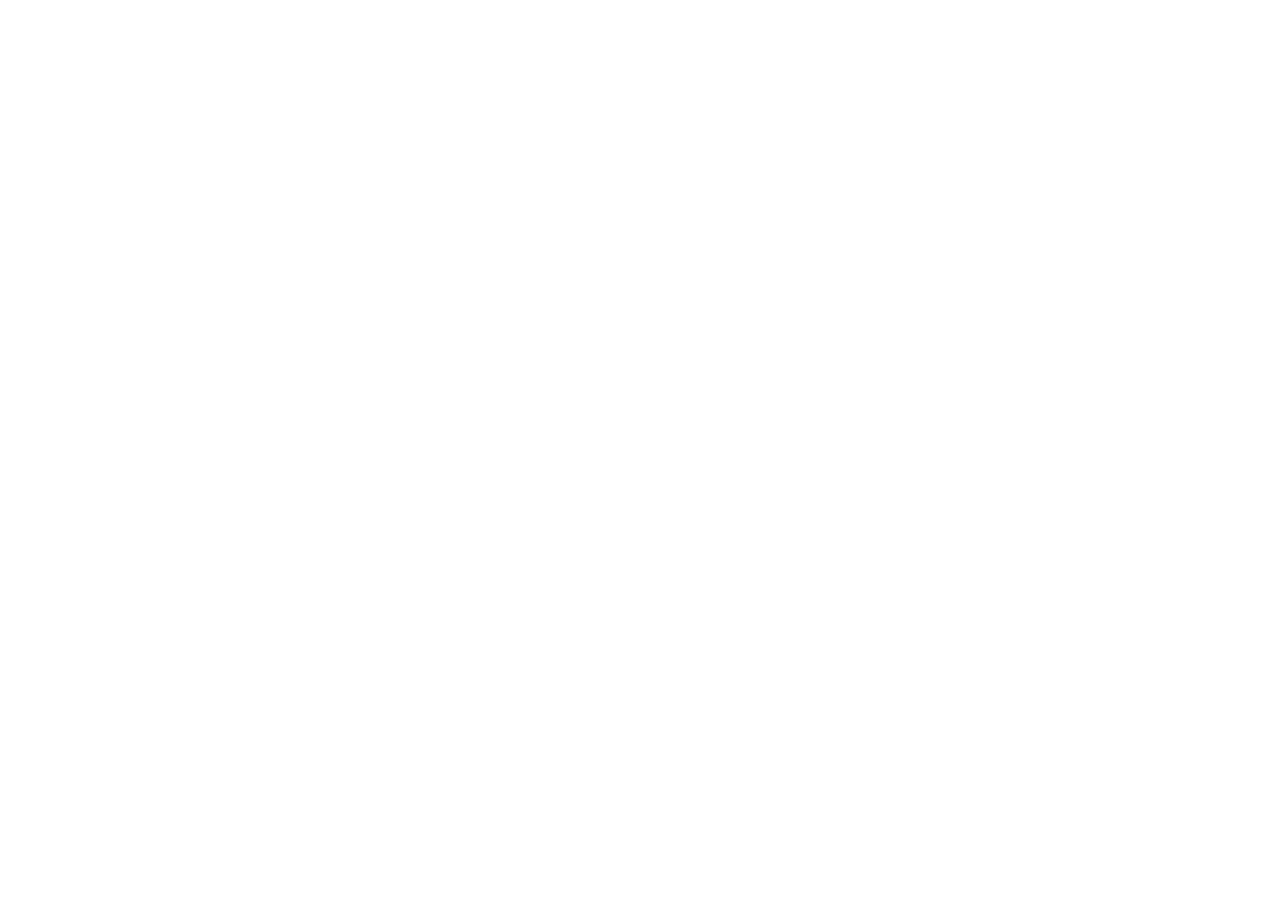
==== index.html @ b9dfaacf "Inicializando proyecto, creando estructura del proyecto, creacion HTML login con creacion de clases " ====
<!DOCTYPE html>
<html lang="en">
<head>
    <meta charset="UTF-8">
    <meta http-equiv="X-UA-Compatible" content="IE=edge">
    <meta name="viewport" content="width=device-width, initial-scale=1.0">
    <meta name="description" content="Página de platzi video, videos">
    <meta name="keywords" content="Platzi, video, música, ">
    <meta name="author" content="José Hernández" />
    <link rel="shortcut icon" type="image/jpg" href="assets/img/logo-platzi-video.png"/>
    <link rel="stylesheet" href="css/general_style.css">
    <link rel="stylesheet" href="css/mobile.css">
    <link rel="stylesheet" href="css/tablet.css">
    <link rel="stylesheet" href="css/desktop.css">
    <title>Index</title>
    <style>

    </style>
</head>
<body>
    
</body>
</html>
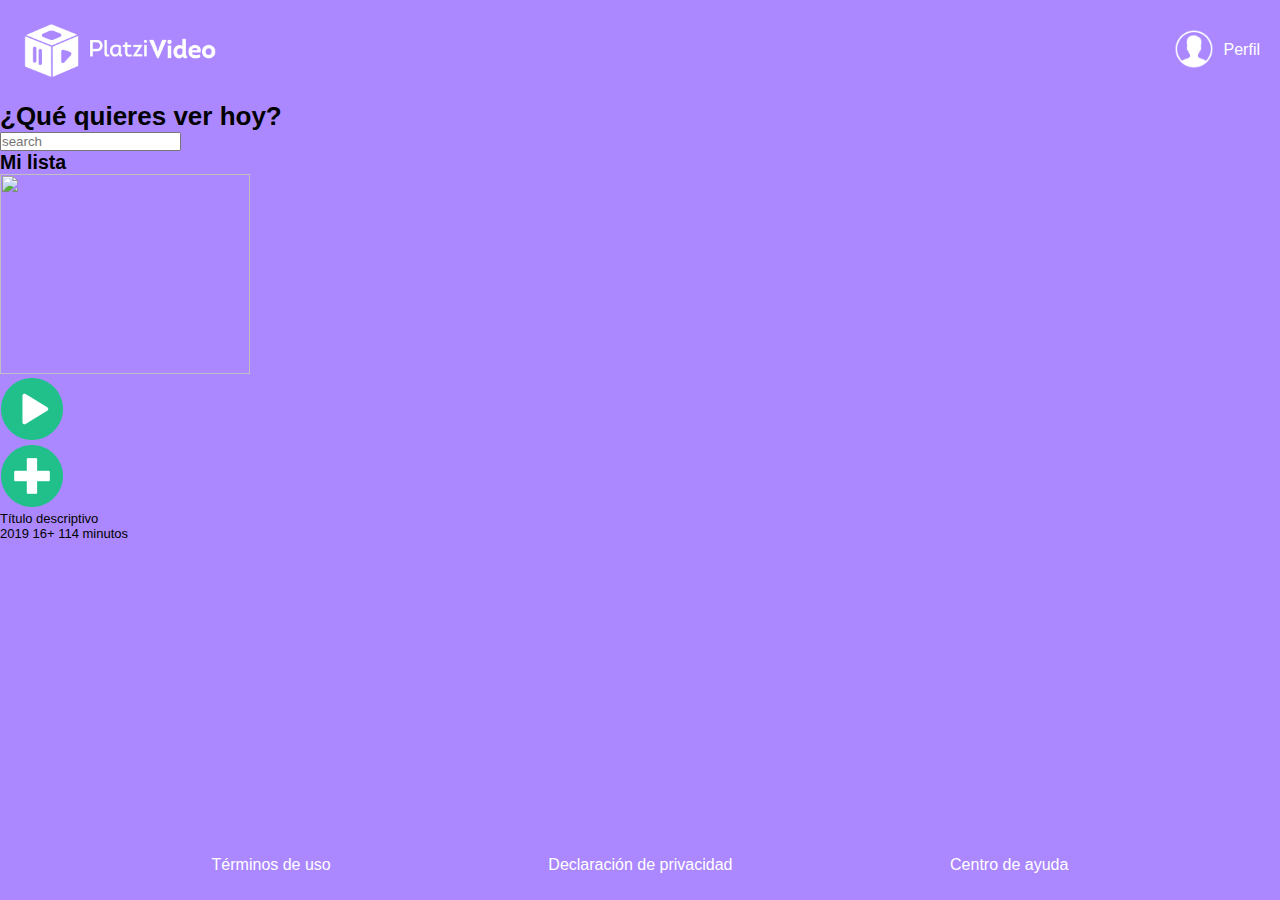
==== commit 5dc01793: "add html y clases archivo index" ====
--- a/index.html
+++ b/index.html
@@ -18,6 +18,112 @@
     </style>
 </head>
 <body>
-    
+    <!-- 1.- HEADER - LOGO - MENU -->
+    <header class="header-privado">
+        <!-- LOGO -->
+        <a class="header-privado__redirect-principal-page" href="login.html">
+            <figure class="header-privado__container-logo">
+                <img class="header-privado__logo" src="assets/img/logo-platzi-video.png" alt="Logo Platzi Video" title="Logo Platzi Video" width="200">
+            </figure>  
+        </a>
+        <!-- PERFIL - MENU -->
+        <section class="header-privado__container-perfil-menu">
+            <!-- SECCION UNO - PERFIL -->
+            <section class="header-privado__container-perfil">
+                <figure class="header-privado__container-imagen-perfil">
+                    <img class="header-privado__imagen-perfil" src="assets/img/user-icon.png" alt="">
+                </figure>
+                <p class="header-privado__texto-perfil">Perfil</p>
+            </section>
+            <!-- MENU -->
+            <nav class="header-privado__container-menu">
+                <ul class="header-privado__container_ul-menu">
+                    <li class="header-privado__container-li-menu-cuenta">
+                        <a class="header-privado__link-cuenta" href="#">Cuenta</a>
+                    </li>
+                    <li class="header-privado__container-li-cerrar-sesion">
+                        <a class="header-privado__link-cerrar-sesion" href="login.html">Cerrar sesión</a>
+                    </li>
+                </ul>
+            </nav>
+        </section>
+    </header>
+    <!-- MAIN - SEARCH - LISTA DE MUSICA -->
+    <main class="main-container-principal" style="background-color: #AB88FF;">
+        <!-- SEARCH - LISTA DE MUSICA -->
+        <section class="container-search-music">
+            <!-- SEARCH - TITULO - INPUT -->
+            <section class="container-search-music__container-titulo-search">
+                <!-- TITULO -->
+                <section class="container-search-music__container-titulo-search">
+                    <h1 class="container-search-music__titulo-search">¿Qué quieres ver hoy?</h1>
+                </section>
+                <!-- INPUT -->
+                <section class="container-search-music__container-search">
+                    <form class="container-search-music__formulario-search" action="">
+                        <div class="container-search-music__container-input-search">
+                            <input class="container-search-music__input-search" type="text" placeholder="search">
+                        </div>
+                    </form>
+                </section>
+            </section>
+            <!-- LISTA DE MUSICA - TITULO - MUSIC -->
+            <section class="container-search-music__container-music">
+                <!-- TITULO -->
+                <section class="container-search-music_container-titulo-music">
+                    <h2 class="container-search-music__titulo-music">Mi lista</h2>
+                </section>
+                <!-- LISTA DE MUSICA -->
+                <section class="container-search-music__container-lista-music">
+                    <!-- MUSIC - IMAGEN - ICONS - DESCRIPCION -->
+                    <article class="container-search-music__container-music">
+                        <!-- IMAGEN -->
+                        <section class="container-search-music__container-principal-imagen-music">
+                            <figure class="container-search-music__container-imagen-music">
+                                <img class="container-search-music__imagen-music" src="https://images.pexels.com/photos/789822/pexels-photo-789822.jpeg?auto=format%2Ccompress&cs=tinysrgb&dpr=2&h=750&w=1260" alt="" height="200" width="250">
+                            </figure>
+                        </section>
+                        <!-- ICONS - DESCRIPCION -->
+                        <section class="container-search-music__container-icons-descripcion">
+                            <!-- ICONS -->
+                            <section class="container-search-music__container-icons">
+                                <!-- PLAY -->
+                                <figure class="container-search-music__container-icon-play">
+                                    <img class="container-search-music__icon-play" src="assets/img/play-icon.png" alt="">
+                                </figure>
+                                <!-- ADD -->
+                                <figure class="container-search-music__container-icon-add">
+                                    <img class="container-search-music__icon-add" src="assets/img/plus-icon.png" alt="">
+                                </figure>
+                            </section>
+                            <!-- DESCRIPCION - TITULO - DETALLES-->
+                            <section class="container-search-music__container-principal-descripcion">
+                                <!-- TITULO - DETALLES-->
+                                <section class="container-search-music__container-descripcion">
+                                    <p class="container-search-music__titulo-descripcion">Título descriptivo</p>
+                                    <p class="container-search-music__detalle-descripcion">2019 16+ 114 minutos</p>
+                                </section>
+                            </section>
+                        </section>
+                    </article>
+                </section>
+            </section>
+        </section>
+    </main>
+    <!-- 3.- FOOTER - LINKS -->
+    <footer class="footer">
+        <!-- LINKS -->
+        <ul class="footer__container-ul-links">
+            <li class="footer__container-li-link-terminos">
+                <a class="footer__link-terminos" href="#">Términos de uso</a>
+            </li>
+            <li class="footer__container-li-link-privacidad">
+                <a class="footer__link-privacidad" href="#">Declaración de privacidad</a>
+            </li>
+            <li class="footer__container-li-llink-ayuda">
+                <a class="footer__link-ayuda" href="#">Centro de ayuda</a>
+            </li>
+        </ul>
+    </footer>   
 </body>
 </html>--- a/css/general_style.css
+++ b/css/general_style.css
@@ -0,0 +1,354 @@
+:root{
+    /* FUENTES */
+
+	--font-general: Arial, Helvetica, sans-serif;;
+
+    /* COLORES */
+
+    --color-purple: #AB88FF;
+    --color-water-green: #21c08b;
+    --color-gradient-water-green-purple: linear-gradient(#21C08B, #AB88FF);
+    --white-standar: white;
+    --black-opacity-uno: rgba(255, 255, 255, 0.1);
+    --color-transparent: transparent;
+}
+
+*{
+    box-sizing: border-box;
+    padding: 0;
+    margin: 0;
+}
+
+html{
+    font-size: 62.5%;
+    height: 100%;
+}
+
+body{
+    height: 100%;
+    display: flex;
+    flex-direction: column;
+    font-size: 1.3rem ;
+    font-family: var(--font-general);
+}
+
+/* 1.- HEADER - PUBLICO -PRIVADO */
+
+.header-publico, .header-privado{
+    background: var(--color-water-green);
+    padding: 2rem;
+}
+
+/* Menu privado */
+
+.header-privado{
+    background: var(--color-purple);
+    padding: 2rem;
+}
+
+.header-privado{
+    display: flex;
+    justify-content: space-between;
+    align-items: center;
+}
+
+/* perfil */
+
+.header-privado__container-perfil{
+    display: flex;
+    justify-content: center;
+    align-items: center;
+    cursor: pointer;
+}
+
+.header-privado__imagen-perfil{
+    width: 4rem;
+    margin-right: 1rem;
+}
+
+.header-privado__texto-perfil{
+    font-size: 1.6rem;
+    color: var(--white-standar);
+}
+
+/* menu */
+
+.header-privado__container-menu{
+    display: none;
+}
+
+.header-privado__container-perfil-menu:hover .header-privado__container-menu, .header-privado__container-menu:hover {
+	display: block;
+}
+
+.header-privado__container_ul-menu{
+    list-style: none;
+    margin: 0 0 0 -1.4rem;
+    padding: 0;
+    position: absolute;
+    width: 10rem;
+    text-align: right;
+}
+
+.header-privado__container-li-menu-cuenta, .header-privado__container-li-cerrar-sesion{
+    margin: 1rem 0;
+}
+
+.header-privado__link-cuenta, .header-privado__link-cerrar-sesion{
+    color: white;
+    text-decoration: none;
+    font-size: 1.6rem;
+} 
+
+.header-privado__link-cuenta:hover, .header-privado__link-cerrar-sesion:hover{
+    text-decoration: underline;
+}
+
+/* Logo */ 
+
+.header-publico__container-logo, .header-privado__container-logo{
+    display: flex;
+    align-items: center;
+}
+
+/* 2.- MAIN  */
+
+.main-container-principal{
+    flex: 1 0 auto;
+}
+
+/* formulario - imagen */
+
+.container-formulario-imagen{
+    display: flex;
+    justify-content: center;
+    align-items: center;
+    flex-direction: column;
+    height: 100%;
+    background: var(--color-gradient-water-green-purple);
+    padding: 2rem;
+}
+
+/* formulario */
+
+.container-formulario-imagen__formulario{
+    display: flex;
+    justify-content: space-around;
+    align-items: center;
+    flex-direction: column;
+    height: 70rem;
+    width: 100%;
+    padding: 3rem;
+    border: 0.2rem solid var(--white-standar);
+    border-radius: 4rem;
+    margin-right: 0rem;
+    /*margin-bottom: 1.5rem;*/
+}
+
+/* titulo formulario */
+
+.container-formulario-imagen__titulo-login{
+    font-size: 2.5rem;
+    color: var(--white-standar);
+}
+
+/* formulario */ 
+
+.container-formulario-imagen__container-titulo-login, .container-formulario-imagen__container-formulario-login, .container-formulario-imagen__container-google-twitter, .container-formulario-imagen__container-link-registate{
+    width: 100%;
+}
+
+.container-formulario-imagen__formulario-login{
+    display: flex;
+    flex-direction: column;
+}
+
+/* inputs */ 
+
+.container-formulario-imagen__input-email, .container-formulario-imagen__input-passsword, .container-formulario-imagen__input-repite-passsword{
+    background-color: var(--color-transparent);
+    border-left: 0;
+    border-top: 0;
+    border-right: 0;
+    border-bottom: 0.2rem solid var(--white-standar);
+    font-size: 1.6rem;
+    margin-bottom: 2rem;
+    padding: 0 2rem;
+    outline: none;
+    height: 5rem;
+    color: var(--white-standar);
+}
+
+.container-formulario-imagen__input-email::placeholder, .container-formulario-imagen__input-passsword::placeholder, .container-formulario-imagen__input-repite-passsword::placeholder{
+    color: var(--white-standar);
+}
+
+/* boton */ 
+
+.container-formulario-imagen__boton{
+    background-color: var(--black-opacity-uno);
+    border: none;
+    border-radius: 2.5rem;
+    color: var(--white-standar);
+    cursor: pointer;
+    font-size: 1.6rem;
+    font-weight: bold;
+    height: 5rem;
+    letter-spacing: 0.1rem;
+    margin: 1rem 0;
+    padding: 0 2rem;
+}
+
+/* recuerdame y olvido contraseña - logueate */
+
+.container-formulario-imagen__container-recuerdame-forgot-password, .container-formulario-imagen__container-logueate-login{
+    display: flex;
+    justify-content: center;
+    align-items: center;
+    flex-direction: column;
+    flex-wrap: wrap;
+}
+
+.container-formulario-imagen__container-recuerdame, .container-formulario-imagen__texto-logueate{
+    display: flex;
+    justify-content: center;
+    align-items: center;
+    color: var(--white-standar);
+    font-size: 1.6rem;
+    margin-bottom: 1rem;
+    text-align: center;
+}
+
+.container-formulario-imagen__input-recuerdame{
+    margin-right: 0.5rem;
+    width: 1.5rem;
+    height: 1.5rem;
+}
+
+.container-formulario-imagen__arrow-right{
+    display: none;
+    margin-left: 0.5rem;
+}
+
+.container-formulario-imagen__arrow-down{
+    display: block;
+    margin-left: 0.5rem;
+}
+
+.container-formulario-imagen__forgot-password, .container-formulario-imagen__link-login{
+    color: var(--white-standar);
+    font-size: 1.6rem; 
+    text-decoration: none;
+    padding: 0.5rem;
+}
+
+.container-formulario-imagen__forgot-password:hover, .container-formulario-imagen__link-login:hover{
+    text-decoration: underline;
+}
+
+/* social */
+
+.container-formulario-imagen__container-google, .container-formulario-imagen__container-twitter{
+    display: flex;
+    justify-content: center;
+    align-items: center;
+    height: 5rem;
+    font-size: 1.5rem; 
+    border: 0.2rem solid var(--white-standar);
+    border-radius: 5rem;
+    margin: 1rem 0;
+    padding: 1rem;
+}
+
+.container-formulario-imagen__redirect-google, .container-formulario-imagen__redirect-twitter{
+    text-decoration: none;
+}
+
+.container-formulario-imagen__imagen-google, .container-formulario-imagen__imagen-twitter{
+    width: 3.2rem;
+}
+
+.container-formulario-imagen__titulo-google, .container-formulario-imagen__titulo-twitter{
+    margin-left: 0rem;
+    color: var(--white-standar);
+    text-align: center;
+}
+
+/* link registrate */
+
+.container-formulario-imagen__container-link-registate{
+    display: flex;
+    justify-content: center;
+    color: var(--white-standar);
+    text-align: center;
+}
+
+.container-formulario-imagen__texto-link-registrate{
+    font-size: 1.5rem;
+}
+
+.container-formulario-imagen__link-registarte{
+    text-decoration: none; 
+    color: var(--white-standar);
+    font-size: 1.6rem;
+    font-weight: bold;
+}
+
+.container-formulario-imagen__link-registarte:hover{
+    text-decoration: underline;
+}
+
+/* imagen */
+
+.container-formulario-imagen__imagen{
+    display: none;
+    width: 100%;
+}
+
+.container-formulario-imagen__imagen-login{
+    height: 70rem;
+    width: 100%;
+    border-radius: 4rem;
+    object-fit: cover;
+    object-position: center; 
+}
+
+
+/* 3.- FOOTER */
+
+.footer{
+    flex-shrink: 0;
+    background-color: var(--color-purple);
+}
+
+/* ul links */
+
+.footer__container-ul-links{
+    display: flex;
+    justify-content: space-evenly;
+    align-items: flex-start;
+    flex-wrap: wrap;
+    list-style: none;
+    padding: 1rem;
+}
+
+/* li links */
+
+.footer__container-li-link-terminos, .footer__container-li-link-privacidad, .footer__container-li-llink-ayuda{
+    padding: 1.6rem;
+}
+
+/* links */
+
+.footer__link-terminos, .footer__link-privacidad, .footer__link-ayuda{
+    text-decoration: none;
+    cursor: pointer;
+    white-space: nowrap;
+    color: var(--black-strong);
+    font-size: 1.6rem;
+    color: var(--white-standar);
+}
+.footer__link-terminos:hover, .footer__link-privacidad:hover, .footer__link-ayuda:hover{
+    text-decoration: underline;
+}
+
--- a/css/mobile.css
+++ b/css/mobile.css
@@ -0,0 +1,47 @@
+/* MEDIA QUERIES */
+
+/* mobile */
+
+@media(min-width: 480px){
+
+
+    /* formulario */
+
+    .container-formulario-imagen__formulario{
+        padding: 3rem 5rem;
+    }
+
+    /* recuerdame y olvido contraseña */
+
+    .container-formulario-imagen__container-recuerdame-forgot-password, .container-formulario-imagen__container-logueate-login{
+        justify-content: space-between;
+        flex-direction: row;
+    }
+
+    .container-formulario-imagen__container-recuerdame, .container-formulario-imagen__texto-logueate{
+        margin-bottom: 0;
+    }
+
+    .container-formulario-imagen__arrow-right{
+        display: block;
+    }
+    
+    .container-formulario-imagen__arrow-down{
+        display: none;
+    }
+
+}
+
+@media(min-width: 575px){
+
+    /* formulario */
+
+    .container-formulario-imagen__formulario{
+        width: 50rem;
+    }
+    
+    .container-formulario-imagen__container-titulo-login, .container-formulario-imagen__container-formulario-login, .container-formulario-imagen__container-google-twitter, .container-formulario-imagen__container-link-registate{
+        width: 40rem;
+    }
+
+}--- a/css/desktop.css
+++ b/css/desktop.css
@@ -0,0 +1,17 @@
+/* MEDIA QUERIES */
+
+/* desktop */
+
+@media(min-width: 1200px){
+
+    /* formulario */
+
+    .container-formulario-imagen__formulario{
+        width: 50rem;
+    }
+    
+    .container-formulario-imagen__container-titulo-login, .container-formulario-imagen__container-formulario-login, .container-formulario-imagen__container-google-twitter, .container-formulario-imagen__container-link-registate{
+        width: 40rem;
+    }
+
+}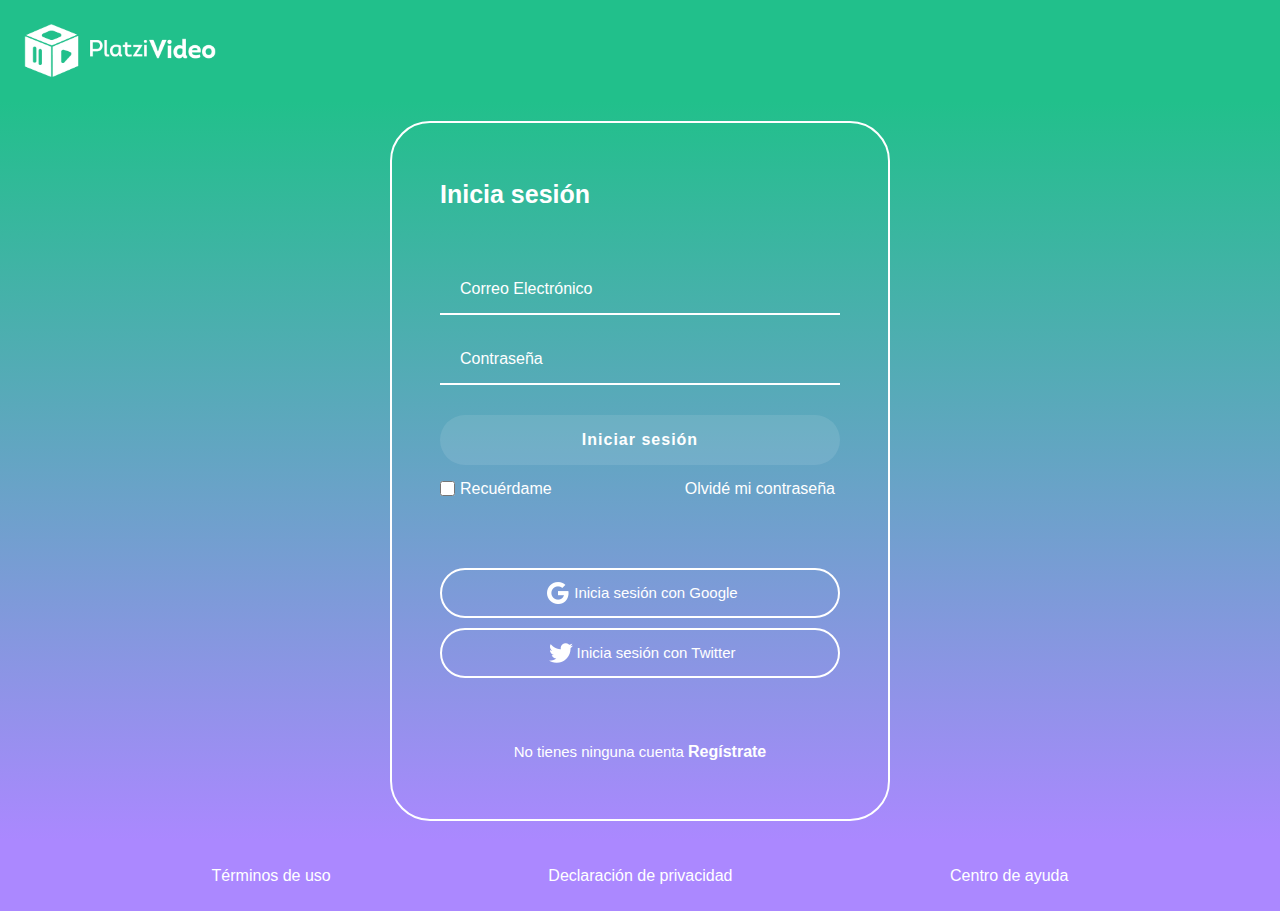
==== commit 2260ff0a: "update index" ====
--- a/index.html
+++ b/index.html
@@ -12,101 +12,78 @@
     <link rel="stylesheet" href="css/mobile.css">
     <link rel="stylesheet" href="css/tablet.css">
     <link rel="stylesheet" href="css/desktop.css">
-    <title>Index</title>
+    <title>Login</title>
     <style>
 
     </style>
 </head>
 <body>
-    <!-- 1.- HEADER - LOGO - MENU -->
-    <header class="header-privado">
+    <!-- 1.- HEADER - LOGO -->
+    <header class="header-publico">
         <!-- LOGO -->
-        <a class="header-privado__redirect-principal-page" href="login.html">
-            <figure class="header-privado__container-logo">
-                <img class="header-privado__logo" src="assets/img/logo-platzi-video.png" alt="Logo Platzi Video" title="Logo Platzi Video" width="200">
+        <a class="header-publico__redirect-principal-page" href="login.html">
+            <figure class="header-publico__container-logo">
+                <img class="header-publico__logo" src="assets/img/logo-platzi-video.png" alt="Logo Platzi Video" title="Logo Platzi Video" width="200">
             </figure>  
         </a>
-        <!-- PERFIL - MENU -->
-        <section class="header-privado__container-perfil-menu">
-            <!-- SECCION UNO - PERFIL -->
-            <section class="header-privado__container-perfil">
-                <figure class="header-privado__container-imagen-perfil">
-                    <img class="header-privado__imagen-perfil" src="assets/img/user-icon.png" alt="">
-                </figure>
-                <p class="header-privado__texto-perfil">Perfil</p>
-            </section>
-            <!-- MENU -->
-            <nav class="header-privado__container-menu">
-                <ul class="header-privado__container_ul-menu">
-                    <li class="header-privado__container-li-menu-cuenta">
-                        <a class="header-privado__link-cuenta" href="#">Cuenta</a>
-                    </li>
-                    <li class="header-privado__container-li-cerrar-sesion">
-                        <a class="header-privado__link-cerrar-sesion" href="login.html">Cerrar sesión</a>
-                    </li>
-                </ul>
-            </nav>
-        </section>
     </header>
-    <!-- MAIN - SEARCH - LISTA DE MUSICA -->
-    <main class="main-container-principal" style="background-color: #AB88FF;">
-        <!-- SEARCH - LISTA DE MUSICA -->
-        <section class="container-search-music">
-            <!-- SEARCH - TITULO - INPUT -->
-            <section class="container-search-music__container-titulo-search">
+    <!-- 2.- MAIN - FORMULARIO - IMAGEN -->
+    <main class="main-container-principal">
+        <!-- FORMULARIO -->
+        <section class="container-formulario-imagen">
+            <!-- SECCION UNO - TITULO - FORMULARIO - SOCIAL - REGISTRO -->
+            <section class="container-formulario-imagen__formulario">
                 <!-- TITULO -->
-                <section class="container-search-music__container-titulo-search">
-                    <h1 class="container-search-music__titulo-search">¿Qué quieres ver hoy?</h1>
+                <section class="container-formulario-imagen__container-titulo-login">
+                    <h2 class="container-formulario-imagen__titulo-login">Inicia sesión</h2>
                 </section>
-                <!-- INPUT -->
-                <section class="container-search-music__container-search">
-                    <form class="container-search-music__formulario-search" action="">
-                        <div class="container-search-music__container-input-search">
-                            <input class="container-search-music__input-search" type="text" placeholder="search">
+                <!-- FORMULARIO -->
+                <section class="container-formulario-imagen__container-formulario-login">
+                    <form class="container-formulario-imagen__formulario-login" action="list_music.html">
+                        <!-- INPUTS -->
+                        <input class="container-formulario-imagen__input-email" type="email" placeholder="Correo Electrónico" required>
+                        <input class="container-formulario-imagen__input-passsword" type="password" placeholder="Contraseña" required>
+                        <!-- BOTON -->
+                        <button class="container-formulario-imagen__boton"> Iniciar sesión </button>
+                        <!-- RECUERDAME - OLVIDE CONTRASEÑA -->
+                        <div class="container-formulario-imagen__container-recuerdame-forgot-password">
+                            <label class="container-formulario-imagen__container-recuerdame"  for="recuerdame">
+                                <input class="container-formulario-imagen__input-recuerdame" type="checkbox" name="recuerdame" id="recuerdame"> 
+                                Recuérdame
+                            </label>
+                            <a class="container-formulario-imagen__forgot-password" href="forgot_password.html"> Olvidé mi contraseña </a>
                         </div>
                     </form>
                 </section>
+                <!-- SOCIAL -->
+                <section class="container-formulario-imagen__container-google-twitter">
+                    <!-- GOOGLE -->
+                    <a class="container-formulario-imagen__redirect-google" href="https://accounts.google.com/signin/v2/identifier?hl=Es&flowName=GlifWebSignIn&flowEntry=ServiceLogin">
+                        <div class="container-formulario-imagen__container-google">
+                            <img class="container-formulario-imagen__imagen-google" src="assets/img/google-icon.png" alt="Google" title="Google" height="32" width="32">
+                            <p class="container-formulario-imagen__titulo-google"> Inicia sesión con Google </p>
+                        </div>
+                    </a>
+                    <!-- TWITTER -->
+                    <a class="container-formulario-imagen__redirect-twitter" href="https://twitter.com/">
+                        <div class="container-formulario-imagen__container-twitter">
+                            <img class="container-formulario-imagen__imagen-twitter" src="assets/img/twitter-icon.png" alt="Twitter" title="Google" height="32" width="32">
+                            <p class="container-formulario-imagen__titulo-twitter"> Inicia sesión con Twitter </p>
+                        </div>
+                    </a>
+                </section>
+                <!-- REGISTRO -->
+                <section class="container-formulario-imagen__container-link-registate">
+                    <p class="container-formulario-imagen__texto-link-registrate"> No tienes ninguna cuenta 
+                        <a class="container-formulario-imagen__link-registarte" href="register.html">Regístrate</a>
+                    </p>
+                </section>
             </section>
-            <!-- LISTA DE MUSICA - TITULO - MUSIC -->
-            <section class="container-search-music__container-music">
-                <!-- TITULO -->
-                <section class="container-search-music_container-titulo-music">
-                    <h2 class="container-search-music__titulo-music">Mi lista</h2>
-                </section>
-                <!-- LISTA DE MUSICA -->
-                <section class="container-search-music__container-lista-music">
-                    <!-- MUSIC - IMAGEN - ICONS - DESCRIPCION -->
-                    <article class="container-search-music__container-music">
-                        <!-- IMAGEN -->
-                        <section class="container-search-music__container-principal-imagen-music">
-                            <figure class="container-search-music__container-imagen-music">
-                                <img class="container-search-music__imagen-music" src="https://images.pexels.com/photos/789822/pexels-photo-789822.jpeg?auto=format%2Ccompress&cs=tinysrgb&dpr=2&h=750&w=1260" alt="" height="200" width="250">
-                            </figure>
-                        </section>
-                        <!-- ICONS - DESCRIPCION -->
-                        <section class="container-search-music__container-icons-descripcion">
-                            <!-- ICONS -->
-                            <section class="container-search-music__container-icons">
-                                <!-- PLAY -->
-                                <figure class="container-search-music__container-icon-play">
-                                    <img class="container-search-music__icon-play" src="assets/img/play-icon.png" alt="">
-                                </figure>
-                                <!-- ADD -->
-                                <figure class="container-search-music__container-icon-add">
-                                    <img class="container-search-music__icon-add" src="assets/img/plus-icon.png" alt="">
-                                </figure>
-                            </section>
-                            <!-- DESCRIPCION - TITULO - DETALLES-->
-                            <section class="container-search-music__container-principal-descripcion">
-                                <!-- TITULO - DETALLES-->
-                                <section class="container-search-music__container-descripcion">
-                                    <p class="container-search-music__titulo-descripcion">Título descriptivo</p>
-                                    <p class="container-search-music__detalle-descripcion">2019 16+ 114 minutos</p>
-                                </section>
-                            </section>
-                        </section>
-                    </article>
-                </section>
+            <!-- SECCION DOS - IMAGEN -->
+            <section class="container-formulario-imagen__imagen">
+                <figure class="container-formulario-imagen__container-imagen-login">
+                    <img class="container-formulario-imagen__imagen-login" src="assets/img/imagen-login.png" alt="Imágen principal login" title="Imágen principal login">
+                </figure>
             </section>
         </section>
     </main>
@@ -124,6 +101,6 @@
                 <a class="footer__link-ayuda" href="#">Centro de ayuda</a>
             </li>
         </ul>
-    </footer>   
+    </footer>
 </body>
 </html>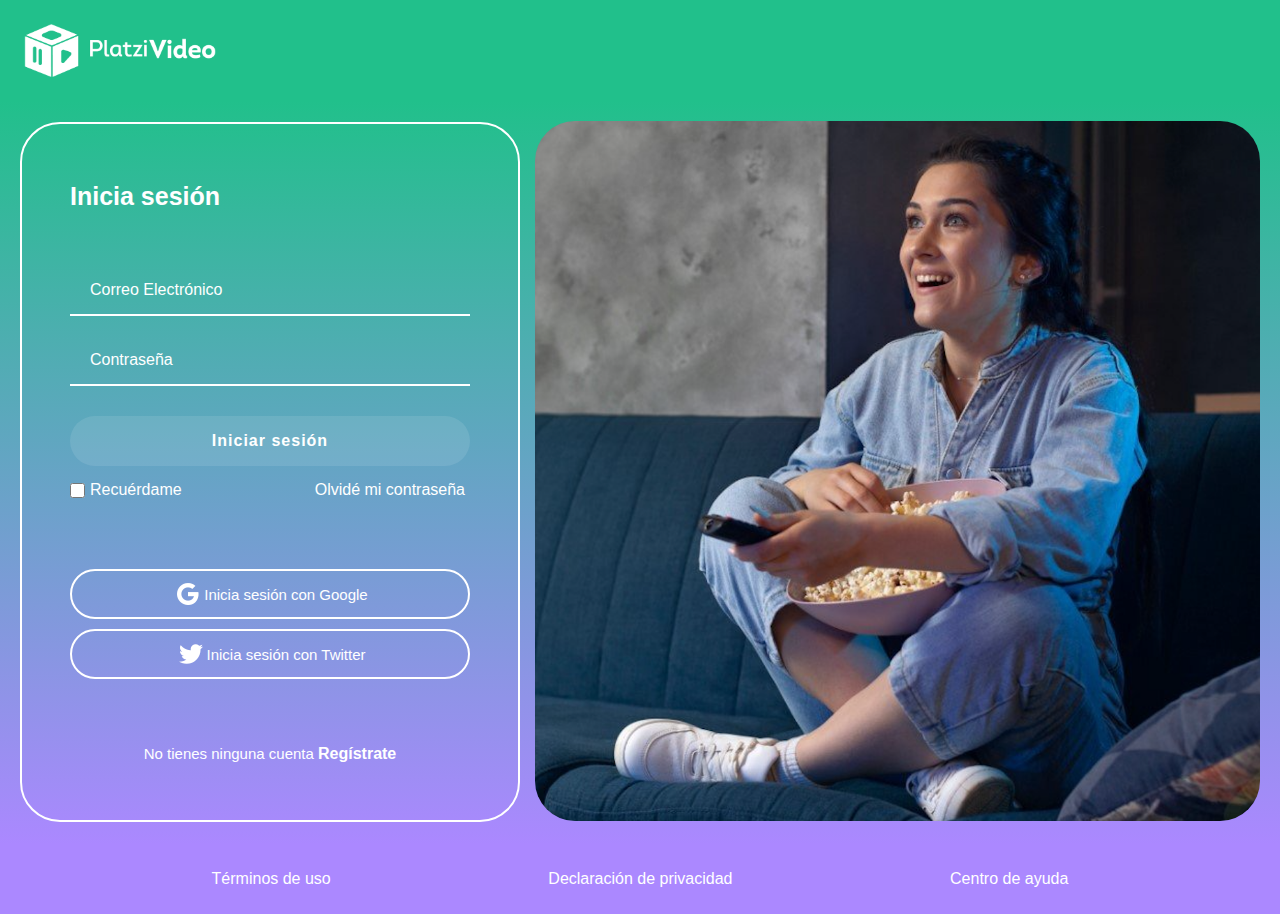
==== commit 1f8a9ff7: "add critical path" ====
--- a/index.html
+++ b/index.html
@@ -14,14 +14,14 @@
     <link rel="stylesheet" href="css/desktop.css">
     <title>Login</title>
     <style>
-
+        :root{--font-general: Arial, Helvetica, sans-serif;;--color-purple: #AB88FF;--color-purple-strong: #8f57fd;--color-water-green: #21c08b;--color-gradient-water-green-purple: linear-gradient(#21C08B, #AB88FF);--white-standar: white;--black-opacity-uno: rgba(255, 255, 255, 0.1);--color-transparent: transparent}*{box-sizing:border-box;padding:0;margin:0}html{font-size:62.5%;height:100%}body{height:100%;display:flex;flex-direction:column;font-size:1.3rem;font-family:var(--font-general)}.header-publico{background:var(--color-water-green);padding:2rem;display:flex;justify-content:center;align-items:center}.header-publico__container-logo{display:flex;align-items:center}.main-container-principal{flex:1 0 auto}.container-formulario-imagen{display:flex;justify-content:center;align-items:center;flex-direction:column;height:100%;background:var(--color-gradient-water-green-purple);padding:2rem}.container-formulario-imagen__formulario{display:flex;justify-content:space-around;align-items:center;flex-direction:column;height:70rem;width:100%;padding:3rem;border:0.2rem solid var(--white-standar);border-radius:4rem;margin-right:0rem}.container-formulario-imagen__titulo-login{font-size:2.5rem;color:var(--white-standar)}.container-formulario-imagen__container-titulo-login,.container-formulario-imagen__container-formulario-login,.container-formulario-imagen__container-google-twitter,.container-formulario-imagen__container-link-registate{width:100%}.container-formulario-imagen__formulario-login{display:flex;flex-direction:column}.container-formulario-imagen__input-email,.container-formulario-imagen__input-passsword{background-color:var(--color-transparent);border-left:0;border-top:0;border-right:0;border-bottom:0.2rem solid var(--white-standar);font-size:1.6rem;margin-bottom:2rem;padding:0 2rem;outline:none;height:5rem;color:var(--white-standar)}.container-formulario-imagen__boton{background-color:var(--black-opacity-uno);border:none;border-radius:2.5rem;color:var(--white-standar);font-size:1.6rem;font-weight:bold;height:5rem;letter-spacing:0.1rem;margin:1rem 0;padding:0 2rem}.container-formulario-imagen__container-recuerdame-forgot-password{display:flex;justify-content:center;align-items:center;flex-direction:column;flex-wrap:wrap}.container-formulario-imagen__container-recuerdame{display:flex;justify-content:center;align-items:center;color:var(--white-standar);font-size:1.6rem;margin-bottom:1rem;text-align:center}.container-formulario-imagen__input-recuerdame{margin-right:0.5rem;width:1.5rem;height:1.5rem}.container-formulario-imagen__forgot-password{color:var(--white-standar);font-size:1.6rem;text-decoration:none;padding:0.5rem}.container-formulario-imagen__container-google,.container-formulario-imagen__container-twitter{display:flex;justify-content:center;align-items:center;height:5rem;font-size:1.5rem;border:0.2rem solid var(--white-standar);border-radius:5rem;margin:1rem 0;padding:1rem}.container-formulario-imagen__redirect-google,.container-formulario-imagen__redirect-twitter{text-decoration:none}.container-formulario-imagen__imagen-google,.container-formulario-imagen__imagen-twitter{width:3.2rem}.container-formulario-imagen__titulo-google,.container-formulario-imagen__titulo-twitter{margin-left:0rem;color:var(--white-standar);text-align:center}.container-formulario-imagen__container-link-registate{display:flex;justify-content:center;color:var(--white-standar);text-align:center}.container-formulario-imagen__texto-link-registrate{font-size:1.5rem}.container-formulario-imagen__link-registarte{text-decoration:none;color:var(--white-standar);font-size:1.6rem;font-weight:bold}.container-formulario-imagen__imagen{display:none;width:100%}.container-formulario-imagen__imagen-login{height:70rem;width:100%;border-radius:4rem;object-fit:cover;object-position:center}.footer{flex-shrink:0;background-color:var(--color-purple)}.footer__container-ul-links{display:flex;justify-content:space-evenly;align-items:flex-start;flex-wrap:wrap;list-style:none;padding:1rem}.footer__container-li-link-terminos,.footer__container-li-link-privacidad,.footer__container-li-llink-ayuda{padding:1.6rem}.footer__link-terminos,.footer__link-privacidad,.footer__link-ayuda{text-decoration:none;white-space:nowrap;color:var(--black-strong);font-size:1.6rem;color:var(--white-standar)}@media (min-width:480px){.header-publico{justify-content:start}.container-formulario-imagen__formulario{padding:3rem 5rem}.container-formulario-imagen__container-recuerdame-forgot-password{justify-content:space-between;flex-direction:row}.container-formulario-imagen__container-recuerdame{margin-bottom:0}}@media (min-width:575px){.container-formulario-imagen__formulario{width:50rem}.container-formulario-imagen__container-titulo-login,.container-formulario-imagen__container-formulario-login,.container-formulario-imagen__container-google-twitter,.container-formulario-imagen__container-link-registate{width:40rem}}@media (min-width:1024px){.container-formulario-imagen{flex-direction:row}.container-formulario-imagen__formulario{margin-right:1.5rem;width:45rem}.container-formulario-imagen__container-titulo-login,.container-formulario-imagen__container-formulario-login,.container-formulario-imagen__container-google-twitter,.container-formulario-imagen__container-link-registate{width:35rem}.container-formulario-imagen__imagen{display:block}}@media (min-width:1200px){.container-formulario-imagen__formulario{width:50rem}.container-formulario-imagen__container-titulo-login,.container-formulario-imagen__container-formulario-login,.container-formulario-imagen__container-google-twitter,.container-formulario-imagen__container-link-registate{width:40rem}}
     </style>
 </head>
 <body>
     <!-- 1.- HEADER - LOGO -->
     <header class="header-publico">
         <!-- LOGO -->
-        <a class="header-publico__redirect-principal-page" href="login.html">
+        <a class="header-publico__redirect-principal-page" href="index.html">
             <figure class="header-publico__container-logo">
                 <img class="header-publico__logo" src="assets/img/logo-platzi-video.png" alt="Logo Platzi Video" title="Logo Platzi Video" width="200">
             </figure>  
@@ -58,14 +58,14 @@
                 <!-- SOCIAL -->
                 <section class="container-formulario-imagen__container-google-twitter">
                     <!-- GOOGLE -->
-                    <a class="container-formulario-imagen__redirect-google" href="https://accounts.google.com/signin/v2/identifier?hl=Es&flowName=GlifWebSignIn&flowEntry=ServiceLogin">
+                    <a class="container-formulario-imagen__redirect-google" href="https://accounts.google.com/signin/v2/identifier?hl=Es&flowName=GlifWebSignIn&flowEntry=ServiceLogin" target="_blank">
                         <div class="container-formulario-imagen__container-google">
                             <img class="container-formulario-imagen__imagen-google" src="assets/img/google-icon.png" alt="Google" title="Google" height="32" width="32">
                             <p class="container-formulario-imagen__titulo-google"> Inicia sesión con Google </p>
                         </div>
                     </a>
                     <!-- TWITTER -->
-                    <a class="container-formulario-imagen__redirect-twitter" href="https://twitter.com/">
+                    <a class="container-formulario-imagen__redirect-twitter" href="https://twitter.com/" target="_blank">
                         <div class="container-formulario-imagen__container-twitter">
                             <img class="container-formulario-imagen__imagen-twitter" src="assets/img/twitter-icon.png" alt="Twitter" title="Google" height="32" width="32">
                             <p class="container-formulario-imagen__titulo-twitter"> Inicia sesión con Twitter </p>
--- a/css/general_style.css
+++ b/css/general_style.css
@@ -6,6 +6,7 @@
     /* COLORES */
 
     --color-purple: #AB88FF;
+    --color-purple-strong: #8f57fd;
     --color-water-green: #21c08b;
     --color-gradient-water-green-purple: linear-gradient(#21C08B, #AB88FF);
     --white-standar: white;
@@ -34,22 +35,23 @@
 
 /* 1.- HEADER - PUBLICO -PRIVADO */
 
-.header-publico, .header-privado{
+.header-publico{
     background: var(--color-water-green);
     padding: 2rem;
+    display: flex;
+    justify-content: center;
+    align-items: center;
 }
 
 /* Menu privado */
 
 .header-privado{
-    background: var(--color-purple);
+    background: var(--color-purple-strong);
     padding: 2rem;
-}
-
-.header-privado{
-    display: flex;
-    justify-content: space-between;
-    align-items: center;
+    display: flex;
+    justify-content: center;
+    align-items: center;
+    flex-direction: column;
 }
 
 /* perfil */
@@ -111,11 +113,13 @@
     align-items: center;
 }
 
-/* 2.- MAIN  */
+/* MAIN  */
 
 .main-container-principal{
     flex: 1 0 auto;
 }
+
+/* 2.- FORMULARIO LOGIN - REGISTER - FORGOT PASSWORD*/
 
 /* formulario - imagen */
 
@@ -165,7 +169,7 @@
 
 /* inputs */ 
 
-.container-formulario-imagen__input-email, .container-formulario-imagen__input-passsword, .container-formulario-imagen__input-repite-passsword{
+.container-formulario-imagen__input-email, .container-formulario-imagen__input-passsword, .container-formulario-imagen__input-repite-passsword, .container-avatar-formulario__input-nombre, .container-avatar-formulario__input-apellido, .container-avatar-formulario__input-email, .container-avatar-formulario__input-telefono{
     background-color: var(--color-transparent);
     border-left: 0;
     border-top: 0;
@@ -179,13 +183,13 @@
     color: var(--white-standar);
 }
 
-.container-formulario-imagen__input-email::placeholder, .container-formulario-imagen__input-passsword::placeholder, .container-formulario-imagen__input-repite-passsword::placeholder{
+.container-formulario-imagen__input-email::placeholder, .container-formulario-imagen__input-passsword::placeholder, .container-formulario-imagen__input-repite-passsword::placeholder, .container-avatar-formulario__input-nombre::placeholder, .container-avatar-formulario__input-apellido::placeholder, .container-avatar-formulario__input-email::placeholder, .container-avatar-formulario__input-telefono::placeholder{
     color: var(--white-standar);
 }
 
 /* boton */ 
 
-.container-formulario-imagen__boton{
+.container-formulario-imagen__boton, .container-avatar-formulario__boton{
     background-color: var(--black-opacity-uno);
     border: none;
     border-radius: 2.5rem;
@@ -217,6 +221,10 @@
     font-size: 1.6rem;
     margin-bottom: 1rem;
     text-align: center;
+}
+
+.container-formulario-imagen__container-recuerdame, .container-formulario-imagen__input-recuerdame{
+    cursor: pointer;
 }
 
 .container-formulario-imagen__input-recuerdame{
@@ -313,12 +321,15 @@
     object-position: center; 
 }
 
-
 /* 3.- FOOTER */
 
 .footer{
     flex-shrink: 0;
     background-color: var(--color-purple);
+}
+
+.footer--strong-purple{
+    background-color: var(--color-purple-strong);
 }
 
 /* ul links */
@@ -352,3 +363,256 @@
     text-decoration: underline;
 }
 
+/* 4.- LISTA DE MUSICA */ 
+
+.container-search-music{
+    background-color: var(--color-purple-strong);
+    height: 100%;
+}
+
+.container-search-music__container-principal-titulo-search{
+    display: flex;
+    justify-content: center;
+    align-items: center;
+    flex-direction: column;
+}
+
+/* titulo search  */ 
+
+.container-search-music__container-titulo-search{
+    margin: 5rem 2rem 2rem 2rem;
+}
+
+.container-search-music__titulo-search{
+    font-size: 2.5rem;
+    color: var(--white-standar);
+   text-align: center;
+}
+
+/* search */ 
+
+.container-search-music__container-search, .container-search-music__formulario-search{
+    width: 100%;
+}
+
+.container-search-music__container-input-search{
+    display: flex;
+    justify-content: center;
+    align-items: center;
+}
+
+.container-search-music__input-search{
+    background-color: var(--black-opacity-uno);
+    border: 0.2rem solid var(--white-standar);
+    border-radius: 2.5rem;
+    color: white;
+    font-size: 1.6rem;
+    height: 5rem;
+    outline: none;
+    padding: 0 2rem;
+    width: 70%;
+}
+
+.container-search-music__input-search::placeholder{
+    color: white;
+}
+
+/* seccion titulo */
+
+.container-search-music_container-titulo-music{
+    margin-top: 3rem;
+    margin-left: 2rem;
+    margin-right: 2rem;
+}
+
+/* titulo carousel */
+.container-search-music__titulo-music{
+    color: var(--white-standar);
+    font-size: 2rem;
+}
+
+/* seccion carousel */
+
+.container-search-music__container-lista-music{
+    display: flex;
+    overflow-x: scroll;
+    overscroll-behavior-x: contain;
+    scroll-snap-type: x proximity;
+    padding: 8rem 0;
+    padding-left: 2rem;
+}
+
+/* caja music */
+
+.container-search-music__container-music{
+    border-radius: 2rem;
+    overflow: hidden;
+    position: relative;
+    display: inline-block;
+    min-width: 20rem;
+    height: 25rem;
+    margin-right: 1rem;
+    font-size: 2rem;
+    cursor: default;
+    transition: 450ms all;
+    transform-origin: center left;
+}
+
+/* imagen caja */
+
+.container-search-music__imagen-music{
+    width: 20rem;
+    height: 25rem;
+    object-fit: cover;
+}
+
+/* hover cajas */
+
+.container-search-music__container-music:hover{
+    transform: scale(1.5);
+    opacity: 1;
+}
+
+/* descipcion caja */
+
+.container-search-music__container-icons-descripcion{
+    align-items: flex-start;
+    background: linear-gradient(to top, rgba(0,0,0,0.9) 0%, rgba(0,0,0,0) 100%);
+    bottom: 0;
+    display: flex;
+    font-size: 1rem;
+    flex-direction: column;
+    justify-content: flex-end;
+    left: 0;
+    opacity: 0;
+    transition: 450ms opacity;
+    padding: 1rem;
+    position: absolute;
+    right: 0;
+    top: 0;
+}
+
+.container-search-music__container-music:hover ~ .container-search-music__container-music{
+    transform: translate3d(10rem, 0, 0);
+}
+
+.container-search-music__container-music:hover .container-search-music__container-icons-descripcion {
+    opacity: 1;
+}
+
+/* caja - descripcion - iconos */
+
+.container-search-music__container-icons{
+    display: flex;
+}
+
+.container-search-music__icon-play, .container-search-music__icon-add{
+    width: 2rem;
+    margin-right: 0.5rem;
+    cursor: pointer;
+}
+
+/* descripcion */
+
+.container-search-music__titulo-descripcion{
+    color: white;
+    margin: 0.5rem 0 0 0;
+    cursor: text;
+}
+
+.container-search-music__detalle-descripcion{
+    color: white;
+    font-size: 0.8rem;
+    margin: 0.3rem 0;
+    cursor: text;
+}
+
+/* 5.- PERFIL */ 
+
+.container-avatar-formulario{
+    background-color: var(--color-purple-strong);
+    height: 100%;
+}
+
+/* titulo pefil */
+
+.container-avatar-formulario__container-titulo{
+    display: flex;
+    justify-content: center;
+    align-items: center;
+}
+
+.container-avatar-formulario__titulo{
+    font-size: 2rem;
+    color: var(--white-standar);
+    text-align: center;
+    margin: 5rem 2rem 3rem 2rem;
+}
+
+.container-avatar-formulario__container-principal-avatar{
+    display: flex;
+    justify-content: center;
+    align-items: center;
+    flex-direction: column;
+}
+
+/* Avatar */
+
+.container-avatar-formulario__container-foto-perfil{
+    display: flex;
+    justify-content: center;
+    align-items: center;
+    width: 14rem;
+    height: 14rem;
+}
+
+.container-avatar-formulario__foto-perfil{
+    border-radius: 50%;
+    border: 0.5rem solid var(--white-standar);
+    width: 14rem;
+    height: 14rem;
+    object-fit: cover;
+    object-position: center;
+}
+
+.container-avatar-formulario__container-acciones-avatar{
+    margin: 1rem;
+    display: flex;
+}
+
+.container-avatar-formulario__update-foto-perfil, .container-avatar-formulario__delete-foto-perfil{
+    width: 3.5rem;
+    cursor: pointer;
+    display: flex;
+    justify-content: center;
+    align-items: center;
+    border: 0.2rem solid var(--white-standar);
+    border-radius: 100%;
+    height: 4.5rem;
+    width: 4.5rem;
+    color: var(--white-standar);
+}
+
+.container-avatar-formulario__update-foto-perfil i, .container-avatar-formulario__delete-foto-perfil i{
+    font-size: 2rem;
+}
+
+.container-avatar-formulario__update-foto-perfil{
+    margin-right: 1rem;
+}
+
+/* formulario perfil */
+
+.container-avatar-formulario__container-formulario-perfil{
+    margin: 0 2rem;
+}
+
+.container-avatar-formulario__container-principal-avatar-formulario{
+    display: flex;
+    flex-direction: column;
+}
+
+.container-avatar-formulario__formulario-perfil{
+    display: flex;
+    flex-direction: column;
+}--- a/css/mobile.css
+++ b/css/mobile.css
@@ -4,6 +4,22 @@
 
 @media(min-width: 480px){
 
+    /* 1.- HEADER - PUBLICO -PRIVADO */
+
+    /* Menu publico */
+
+    .header-publico{
+        justify-content: start;
+    }
+
+    /* Menu privado */
+
+    .header-privado{
+        justify-content: space-between;
+        flex-direction: row;
+    }
+
+    /* 2.- FORMULARIO - IMAGEN */
 
     /* formulario */
 
@@ -30,9 +46,25 @@
         display: none;
     }
 
+    /* 5.- PERFIL */ 
+
+    /* titulo pefil */
+
+    .container-avatar-formulario__titulo{
+        font-size: 2.5rem;
+    }
+
+    /* formulario perfil */
+
+    .container-avatar-formulario__container-formulario-perfil{
+        margin: 0 4rem;
+    }
+
 }
 
 @media(min-width: 575px){
+
+    /* 2.- FORMULARIO - IMAGEN */
 
     /* formulario */
 
--- a/css/tablet.css
+++ b/css/tablet.css
@@ -0,0 +1,47 @@
+/* MEDIA QUERIES */
+
+/* tablet */
+
+@media(min-width: 1024px){
+
+    /* 2.- FORMULARIO - IMAGEN */
+
+    /* formulario - imagen */
+
+    .container-formulario-imagen{
+        flex-direction: row;
+    }
+
+    /* formulario */
+
+    .container-formulario-imagen__formulario{
+        margin-right: 1.5rem;
+        width: 45rem;
+    }
+
+    .container-formulario-imagen__container-titulo-login, .container-formulario-imagen__container-formulario-login, .container-formulario-imagen__container-google-twitter, .container-formulario-imagen__container-link-registate{
+        width: 35rem;
+    }
+
+    /* imagen */
+
+    .container-formulario-imagen__imagen{
+        display: block;
+    }
+
+    /* 5.- PERFIL */ 
+
+    /* titulo pefil */
+
+    .container-avatar-formulario__titulo{
+        font-size: 3rem;
+    }
+
+    /* formulario perfil */
+
+    .container-avatar-formulario__container-formulario-perfil{
+        width: 80rem;
+        margin: 0 auto;
+    }
+
+}--- a/css/desktop.css
+++ b/css/desktop.css
@@ -3,6 +3,8 @@
 /* desktop */
 
 @media(min-width: 1200px){
+
+    /* 2.- FORMULARIO - IMAGEN */
 
     /* formulario */
 
